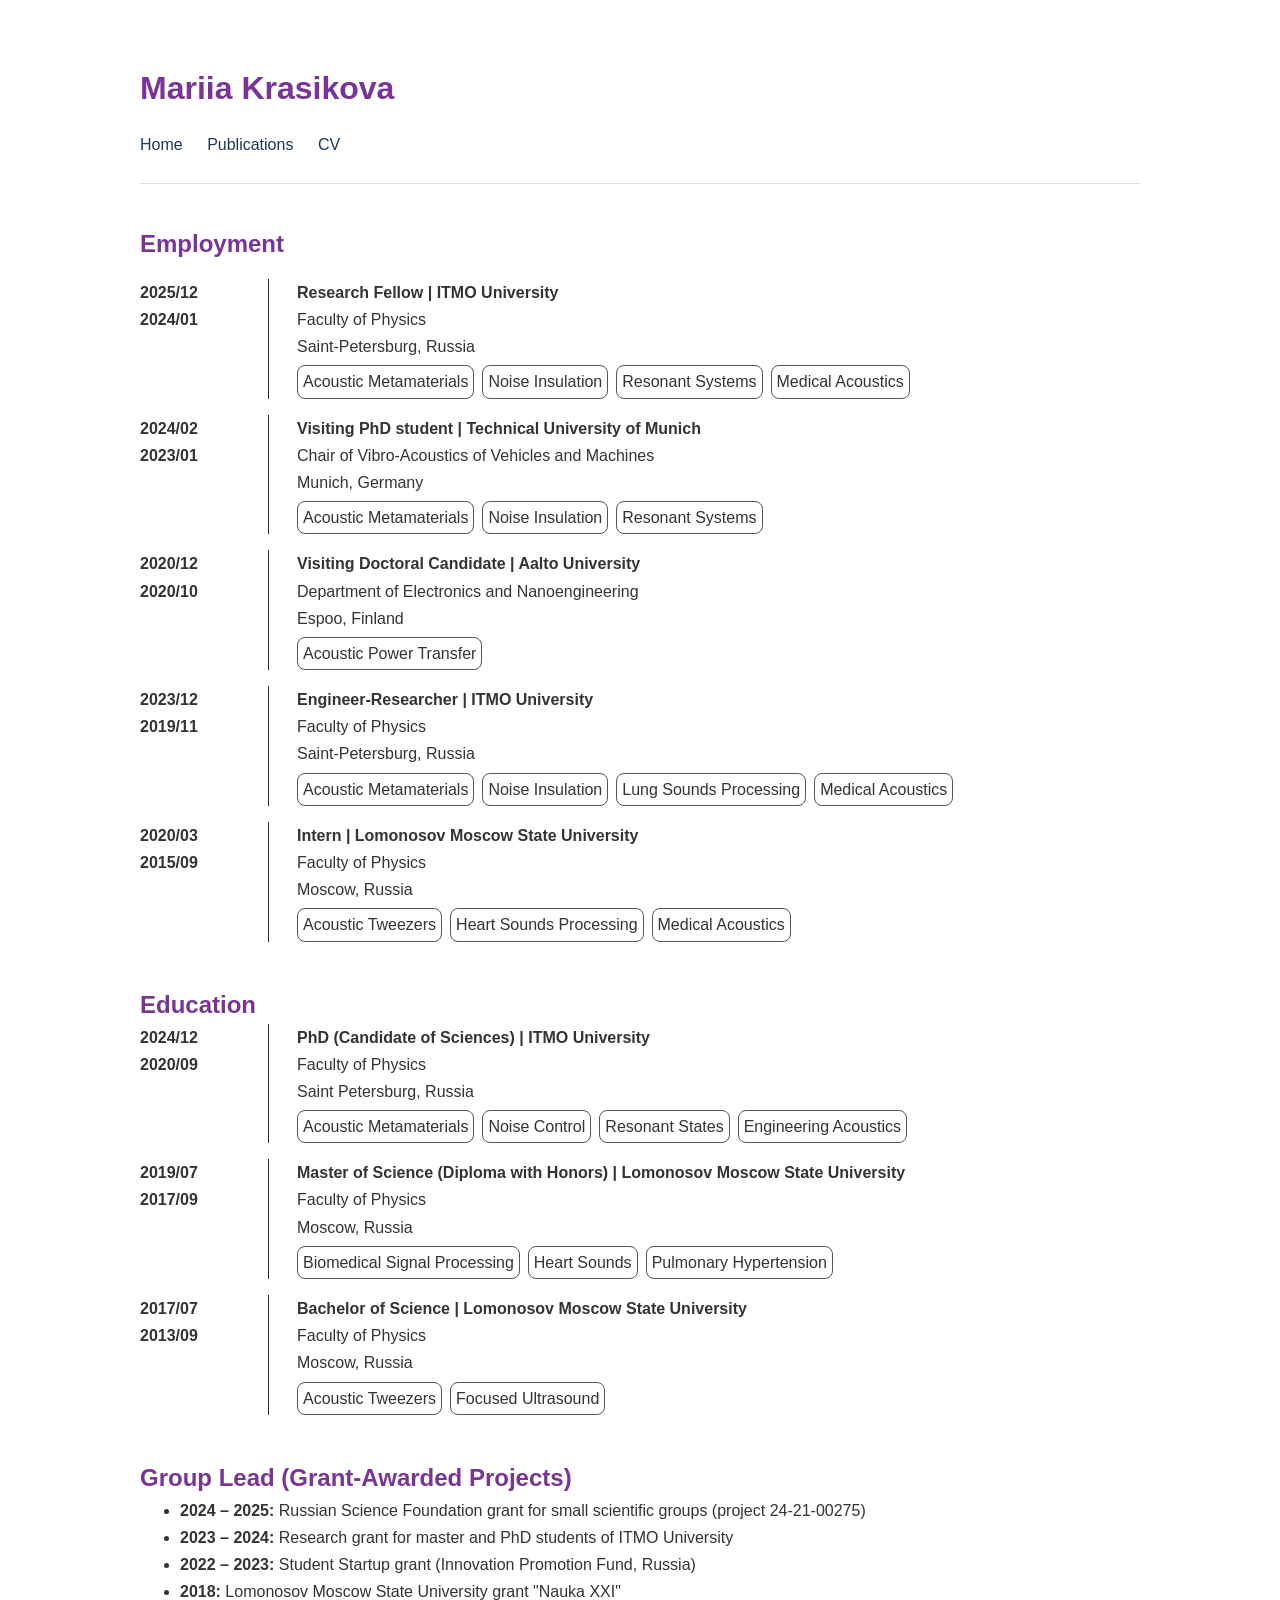
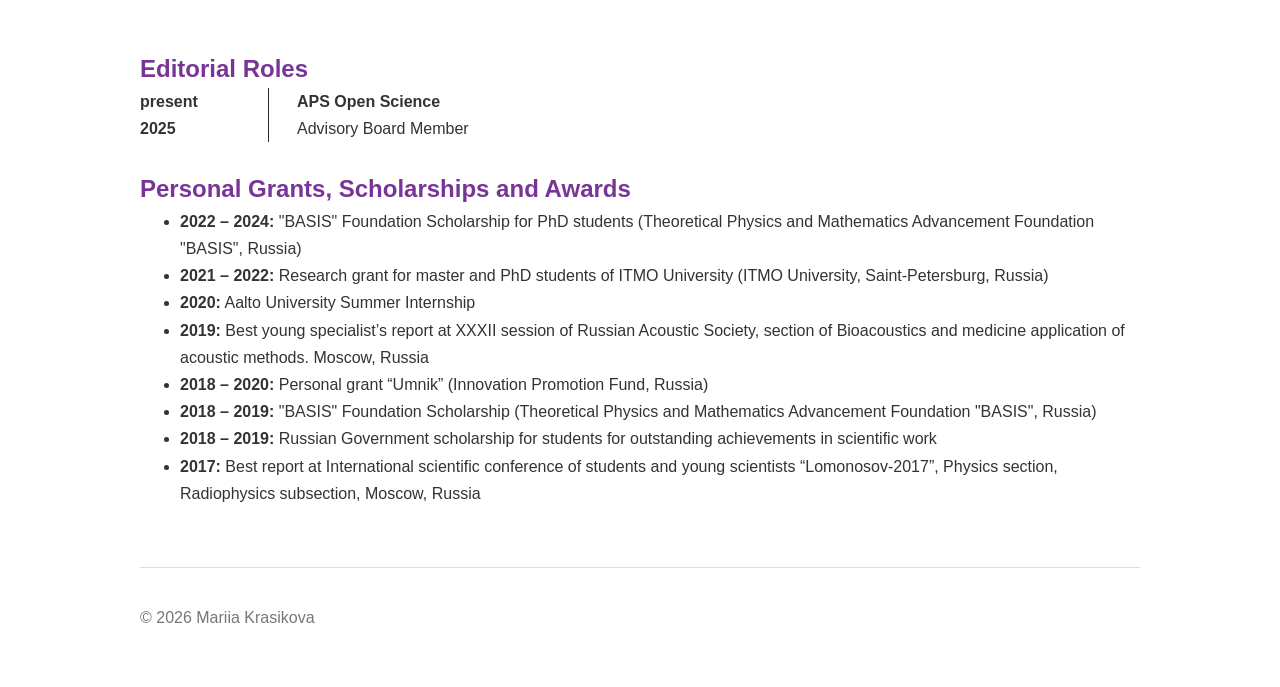
==== cv.html @ 1af316e0 "Initial Commit" ====
<!DOCTYPE html>
<html lang="en">
<head>
    <meta charset="UTF-8">
    <meta name="viewport" content="width=device-width, initial-scale=1.0">

    <title>Dr. Krasikova - Researcher</title>

    <link rel="stylesheet" href="style.css">
</head>

<style>
  .education {
    display: grid;
    grid-template-columns: 100px 1px 1fr;
    gap: 28px;
  }


  .line {
    background: #292727;
  }

  .tags {
    display: flex;
    gap: 8px;
    margin-top: 5px;
  }

  .tag {
    border: 1px solid #555;
    border-radius: 8px;
    padding: 2px 5px;
  }
</style>

<body>

<header>
    <h1>Mariia Krasikova</h1>
    <nav>
        <a href="index.html">Home</a>
        <a href="publications.html">Publications</a>
        <a href="cv.html">CV</a>
    </nav>

    <!--
    <nav>
        <a href="index.html">Home</a>
        <a href="research.html">Research</a>
        <a href="publications.html">Publications</a>
        <a href="teaching.html">Teaching</a>
        <a href="cv.html">CV</a>
    </nav>
    //-->
</header>

<main>

    <section>
        <h2>Employment</h2>
            <p>
            <div class="education">

                <div class="dates">
                    <b>2025/12</b>
                    <br>
                    <b>2024/01</b>
                </div>

                <div class="line"></div>

                <div>
                    <b>Research Fellow | ITMO University</b>
                    <br>Faculty of Physics
                    <br>Saint‑Petersburg, Russia

                    <div class="tags">
                        <span class="tag">Acoustic Metamaterials</span>
                        <span class="tag">Noise Insulation</span>
                        <span class="tag">Resonant Systems</span>
                        <span class="tag">Medical Acoustics</span>
                    </div>
                </div>
            </div>
            </p>

            <p>
            <div class="education">

                <div class="dates">
                    <b>2024/02</b>
                    <br>
                    <b>2023/01</b>
                </div>

                <div class="line"></div>

                <div>
                    <b>Visiting PhD student | Technical University of Munich</b>
                    <br>Chair of Vibro‑Acoustics of Vehicles and Machines
                    <br> Munich, Germany

                    <div class="tags">
                        <span class="tag">Acoustic Metamaterials</span>
                        <span class="tag">Noise Insulation</span>
                        <span class="tag">Resonant Systems</span>
                    </div>
                </div>
            </div>
            </p>

            <p>
            <div class="education">

                <div class="dates">
                    <b>2020/12</b>
                    <br>
                    <b>2020/10</b>
                </div>

                <div class="line"></div>

                <div>
                    <b>Visiting Doctoral Candidate | Aalto University</b>
                    <br>Department of Electronics and Nanoengineering
                    <br>Espoo, Finland

                    <div class="tags">
                        <span class="tag">Acoustic Power Transfer</span>
                    </div>
                </div>
            </div>
            </p>

            <p>
            <div class="education">

                <div class="dates">
                    <b>2023/12</b>
                    <br>
                    <b>2019/11</b>
                </div>

                <div class="line"></div>

                <div>
                    <b>Engineer‑Researcher | ITMO University</b>
                    <br>Faculty of Physics
                    <br>Saint‑Petersburg, Russia

                    <div class="tags">
                        <span class="tag">Acoustic Metamaterials</span>
                        <span class="tag">Noise Insulation</span>
                        <span class="tag">Lung Sounds Processing</span>
                        <span class="tag">Medical Acoustics</span>
                    </div>
                </div>
            </div>
            </p>

            <p>
            <div class="education">

                <div class="dates">
                    <b>2020/03</b>
                    <br>
                    <b>2015/09</b>
                </div>

                <div class="line"></div>

                <div>
                    <b>Intern | Lomonosov Moscow State University</b>
                    <br>Faculty of Physics
                    <br>Moscow, Russia

                    <div class="tags">
                        <span class="tag">Acoustic Tweezers</span>
                        <span class="tag">Heart Sounds Processing</span>
                        <span class="tag">Medical Acoustics</span>
                    </div>
                </div>
            </div>
            </p>

    </section>

    <br>
    <section>
        <h2>Education</h2>

        <div class="education">

            <div class="dates">
                <b>2024/12</b>
                <br>
                <b>2020/09</b>
            </div>

            <div class="line"></div>

            <div>
                <b>PhD (Candidate of Sciences) | ITMO University</b>
                <br>Faculty of Physics

                <br>Saint Petersburg, Russia

                <div class="tags">
                    <span class="tag">Acoustic Metamaterials</span>
                    <span class="tag">Noise Control</span>
                    <span class="tag">Resonant States</span>
                    <span class="tag">Engineering Acoustics</span>
                </div>
            </div>
        </div>

        <p>
        <div class="education">

            <div class="dates">
                <b>2019/07</b>
                <br>
                <b>2017/09</b>
            </div>

            <div class="line"></div>

            <div>
                <b>Master of Science (Diploma with Honors) | Lomonosov Moscow State University</b>
                <br>Faculty of Physics

                <br>Moscow, Russia

                <div class="tags">
                    <span class="tag">Biomedical Signal Processing</span>
                    <span class="tag">Heart Sounds</span>
                    <span class="tag">Pulmonary Hypertension</span>
                </div>
            </div>
        </div>
        </p>

        <p>
        <div class="education">

            <div class="dates">
                <b>2017/07</b>
                <br>
                <b>2013/09</b>
            </div>

            <div class="line"></div>

            <div>
                <b>Bachelor of Science | Lomonosov Moscow State University</b>
                <br>Faculty of Physics

                <br>Moscow, Russia

                <div class="tags">
                    <span class="tag">Acoustic Tweezers</span>
                    <span class="tag">Focused Ultrasound</span>
                </div>
            </div>
        </div>
        </p>


    </section>

    <br>
    <section>
        <h2>Group Lead (Grant-Awarded Projects)</h2>
            <ul>
                <li>
                    <b>2024 – 2025:</b> Russian Science Foundation grant for small scientific groups (project 24‑21‑00275)
                </li>
                <li>
                    <b>2023 – 2024:</b> Research grant for master and PhD students of ITMO University
                </li>
                <li>
                    <b>2022 – 2023:</b> Student Startup grant (Innovation Promotion Fund, Russia)
                </li>
                <li>
                    <b>2018:</b> Lomonosov Moscow State University grant "Nauka XXI"
                </li>
            </ul>
    </section>

    <br>
    <section>
        <h2>Editorial Roles</h2>

            <div class="education">

            <div class="dates">
                <b>present</b>
                <br>
                <b>2025</b>
            </div>

            <div class="line"></div>

            <div>
                <b>APS Open Science</b>
                <br>Advisory Board Member
            </div>
        </div>

    </section>

    <br>
    <section>
        <h2>Personal Grants, Scholarships and Awards</h2>

        <ul>
            <!--
            2022 – 2024 DAAD Bi‑nationally Supervised Doctoral Degrees (Technical University of Munich, Munich, Germany + ITMO University, Saint‑Petersburg, Russia)
            2022 DAAD German language course (Marburg, Germany)
            2021 G‑RISC mobility project (Fraunhofer IPMS, Dresden, Germany) ‑ postponed
            //-->
            <li>
                <b>2022 – 2024:</b> "BASIS" Foundation Scholarship for PhD students (Theoretical Physics and Mathematics Advancement Foundation "BASIS", Russia)
            </li>
            <li>
                <b>2021 – 2022:</b> Research grant for master and PhD students of ITMO University (ITMO University, Saint‑Petersburg, Russia)
            </li>
            <li>
                <b>2020:</b> Aalto University Summer Internship
            </li>
            <li>
                <b>2019:</b> Best young specialist’s report at XXXII session of Russian Acoustic Society, section of Bioacoustics and medicine application of acoustic methods. Moscow, Russia
            </li>
            <li>
                <b>2018 – 2020:</b> Personal grant “Umnik” (Innovation Promotion Fund, Russia)
            </li>
            <li>
                <b>2018 – 2019:</b> "BASIS" Foundation Scholarship (Theoretical Physics and Mathematics Advancement Foundation "BASIS", Russia)

            </li>
            <li>
                <b>2018 – 2019:</b> Russian Government scholarship for students for outstanding achievements in scientific work
            </li>
            <li>
                <b>2017:</b> Best report at International scientific conference of students and young scientists “Lomonosov‑2017”, Physics section, Radiophysics subsection, Moscow, Russia
            </li>
        </ul>
    </section>

</main>

<footer>
    <p>© 2026 Mariia Krasikova</p>
</footer>

</body>
</html>
---- style.css ----
body {
    font-family: -apple-system, BlinkMacSystemFont, "Segoe UI",
                 Roboto, Arial, sans-serif;

    line-height: 1.7;
    color: #333;
    max-width: 1000px;
    margin: 0 auto;
    padding: 40px 25px;
}

header {
    border-bottom: 1px solid #ddd;
    padding-bottom: 25px;
    margin-bottom: 40px;
}

h1 {
    color: #793497;
    margin-bottom: -5px;
}

h2 {
    color: #793497;
    margin-top: 0px;
    margin-bottom: -2px;
}

ul {
    margin-top: 0px;
}

nav {
    margin-top: 20px;
}

nav a {
    margin-right: 20px;
    color: #1d3557;
    text-decoration: none;
}

nav a:hover {
    text-decoration: underline;
}

a {
    color: #1769aa;
}

footer {
    border-top: 1px solid #ddd;
    margin-top: 60px;
    padding-top: 20px;
    color: #777;
}

p {
    text-align: justify;
}
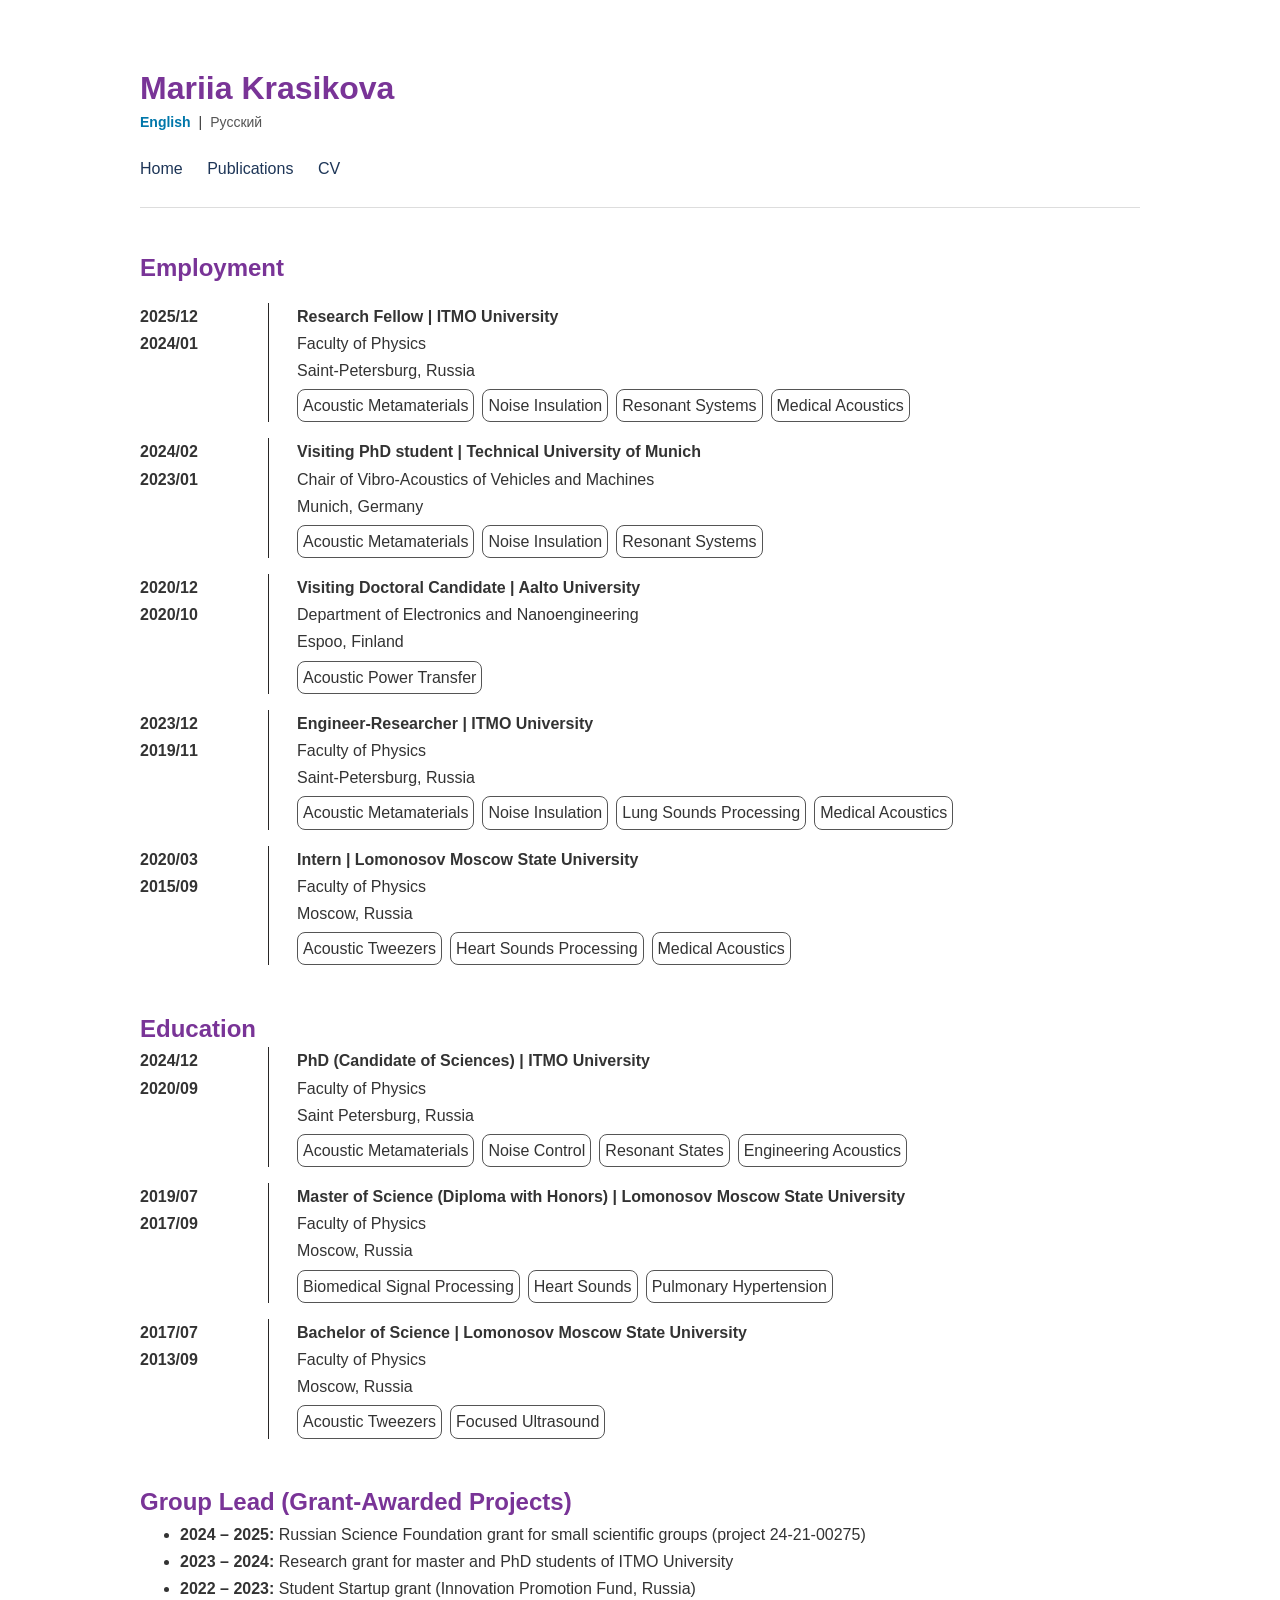
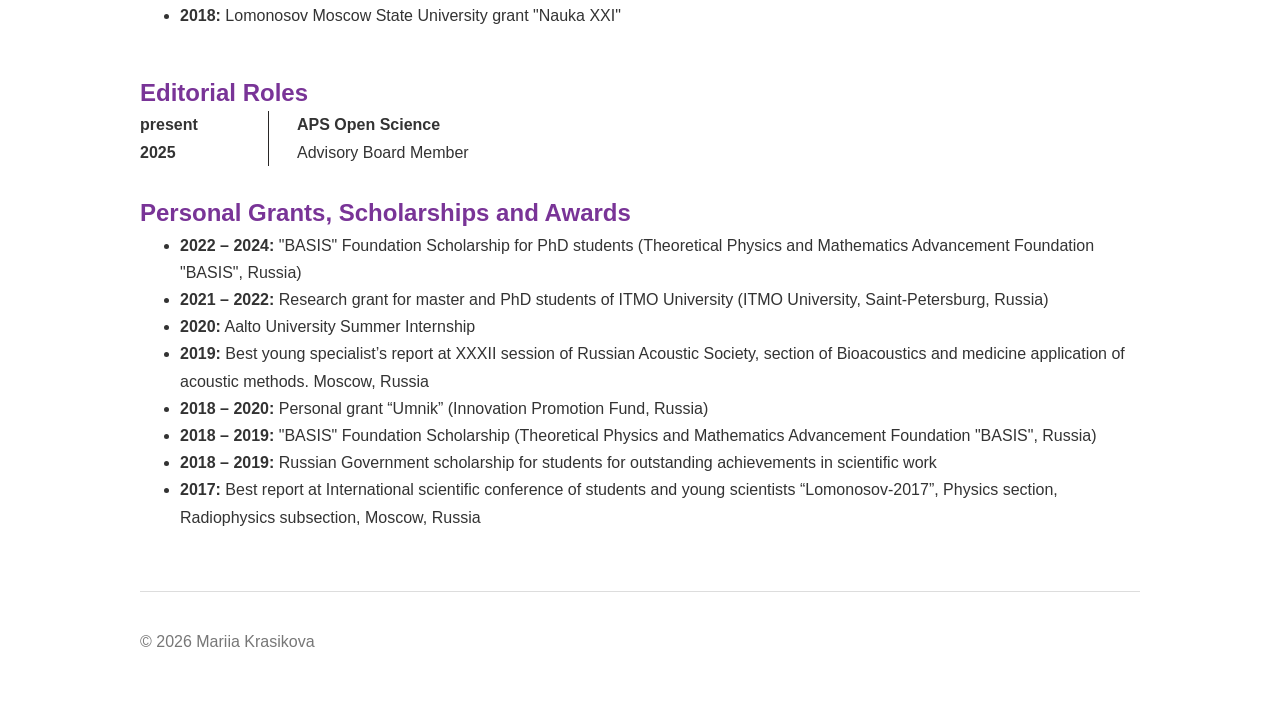
==== commit 9a083fe6: "Add Russian version" ====
--- a/cv.html
+++ b/cv.html
@@ -38,6 +38,11 @@
 
 <header>
     <h1>Mariia Krasikova</h1>
+    <div class="language-switch">
+        <a href="cv.html" class="active_lang">English</a>
+        <span>|</span>
+        <a href="cv-ru.html">Русский</a>
+    </div>
     <nav>
         <a href="index.html">Home</a>
         <a href="publications.html">Publications</a>
--- a/style.css
+++ b/style.css
@@ -60,3 +60,23 @@
 }
 
 
+.language-switch {
+    display: flex;
+    align-items: center;
+    gap: 8px;
+    font-size: 14px;
+}
+
+.language-switch a {
+    text-decoration: none;
+    color: #555;
+}
+
+.language-switch a:hover {
+    color: #0077aa;
+}
+
+.language-switch a.active_lang {
+    font-weight: bold;
+    color: #0077aa;
+}
